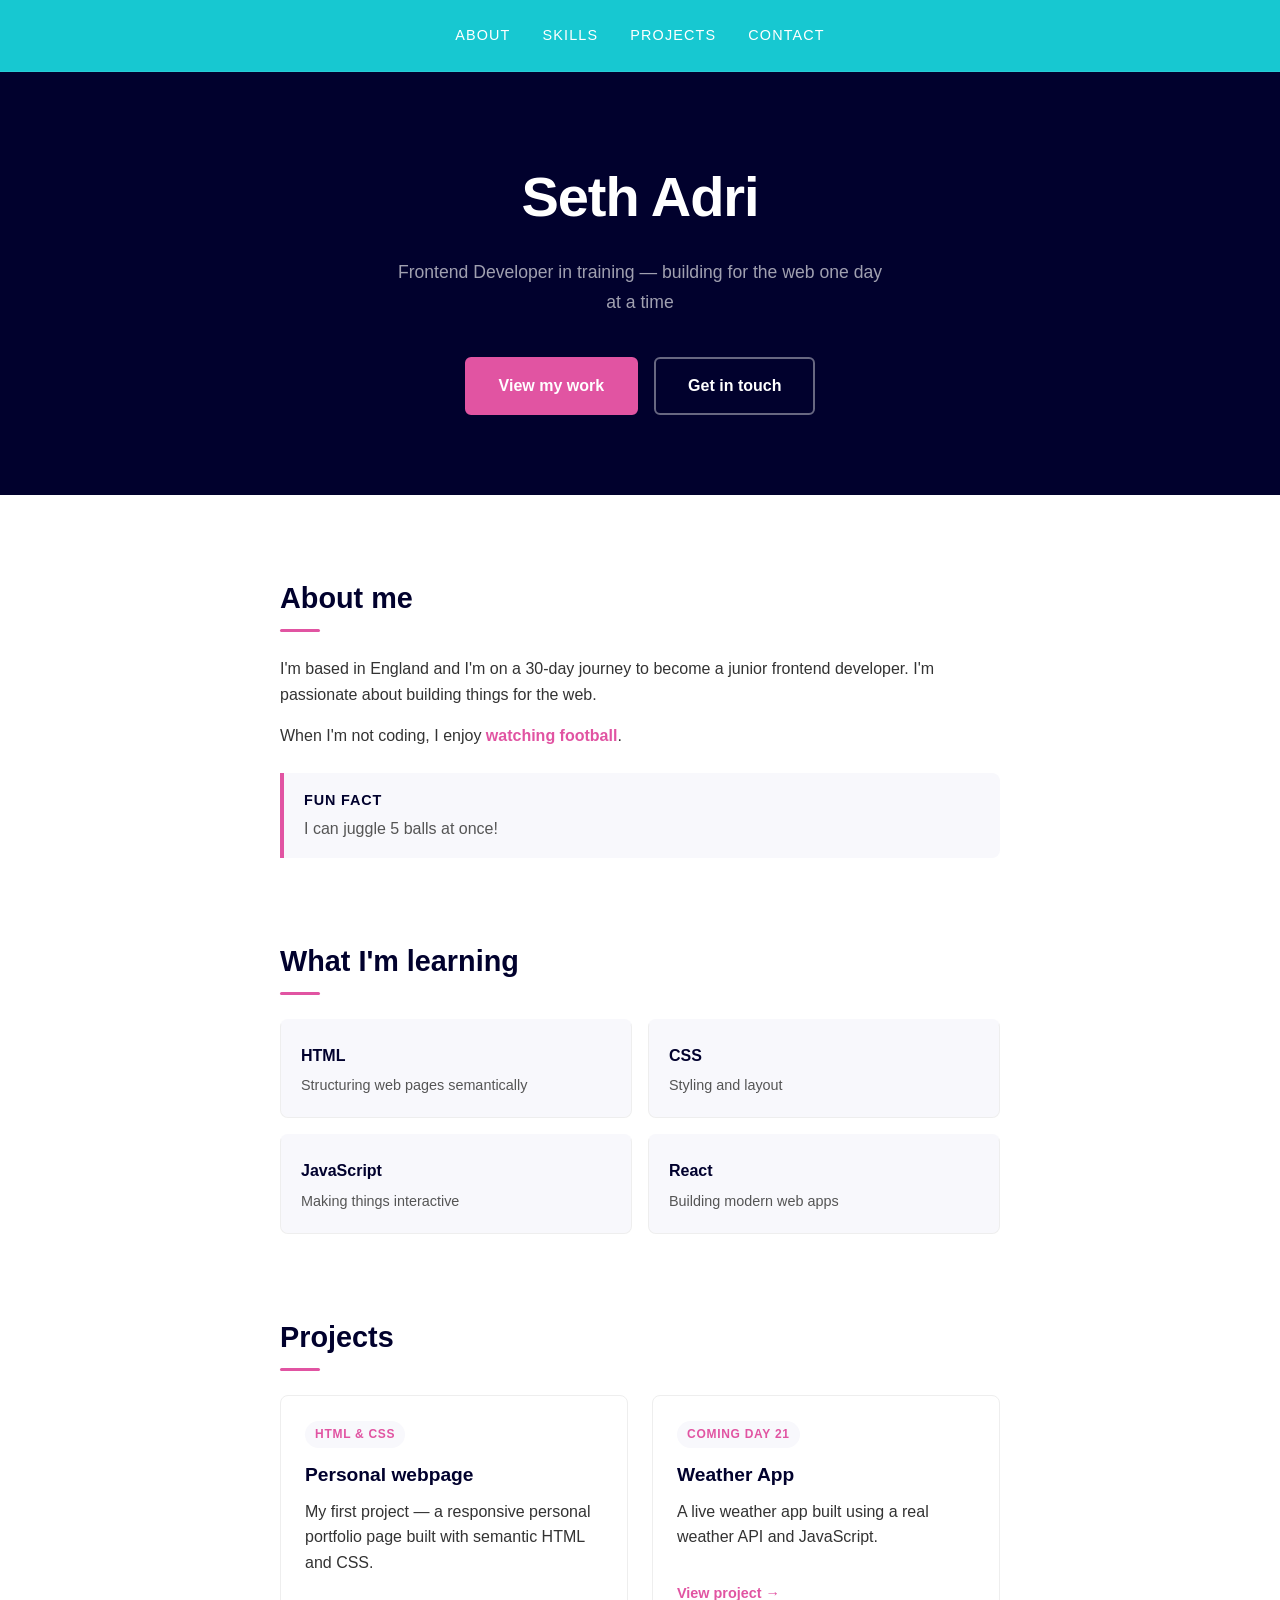
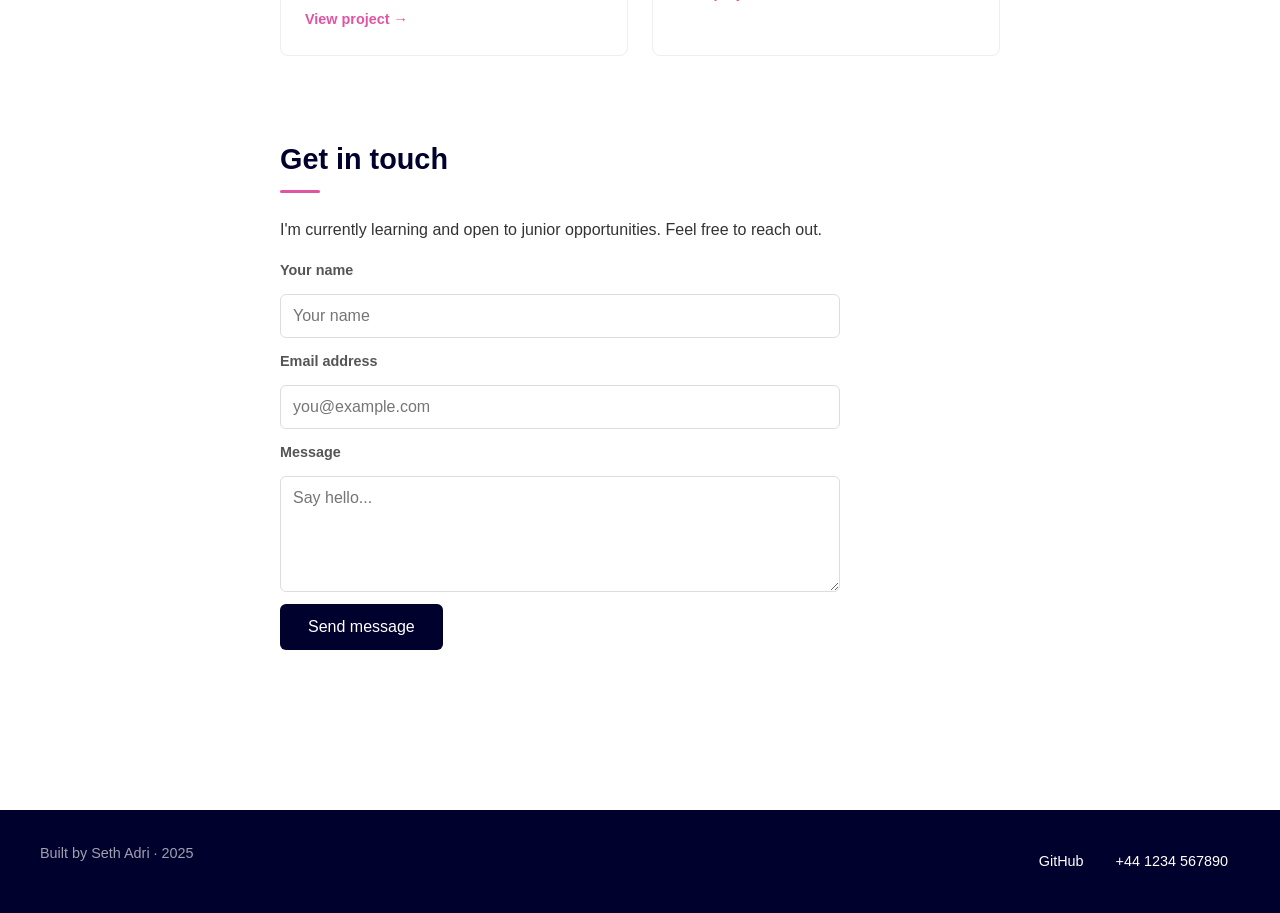
==== index.html @ d49031ac "Add files via upload Initial Portfolio deploy" ====
<!DOCTYPE html>
<html lang="en">
<head>
    <meta charset="UTF-8">
    <meta name="viewport" content="width=device-width, initial-scale=1.0">
    <title>Seth Adri — Frontend Developer</title>
    <link rel="stylesheet" href="styles.css">
</head>
<body>

    <header>
        <nav>
            <a href="#about">About</a>
            <a href="#skills">Skills</a>
            <a href="#projects">Projects</a>
            <a href="#contact">Contact</a>
        </nav>
        <div class="hero">
            <h1>Seth Adri</h1>
            <p class="hero-subtitle">Frontend Developer in training — building for the web one day at a time</p>
            <div class="hero-buttons">
                <a href="#projects" class="btn btn-primary">View my work</a>
                <a href="#contact" class="btn btn-outline">Get in touch</a>
            </div>
        </div>
    </header>

    <main>

        <section id="about">
            <h2>About me</h2>
            <p>
                I'm based in England and I'm on a 30-day journey to become 
                a junior frontend developer. I'm passionate about building 
                things for the web.
            </p>
            <p>
                When I'm not coding, I enjoy 
                <strong>watching football</strong>.
            </p>
            <aside>
                <h3>Fun fact</h3>
                <p>I can juggle 5 balls at once!</p>
            </aside>
        </section>

        <section id="skills">
            <h2>What I'm learning</h2>
            <div class="skills-grid">
                <div class="skill-card">
                    <h3>HTML</h3>
                    <p>Structuring web pages semantically</p>
                </div>
                <div class="skill-card">
                    <h3>CSS</h3>
                    <p>Styling and layout</p>
                </div>
                <div class="skill-card">
                    <h3>JavaScript</h3>
                    <p>Making things interactive</p>
                </div>
                <div class="skill-card">
                    <h3>React</h3>
                    <p>Building modern web apps</p>
                </div>
            </div>
        </section>

        <section id="projects">
            <h2>Projects</h2>
            <div class="projects-grid">
                <article>
                    <span class="project-tag">HTML & CSS</span>
                    <h3>Personal webpage</h3>
                    <p>My first project — a responsive personal portfolio page built with semantic HTML and CSS.</p>
                    <a href="#" class="project-link">View project →</a>
                </article>
                <article>
                    <span class="project-tag">Coming Day 21</span>
                    <h3>Weather App</h3>
                    <p>A live weather app built using a real weather API and JavaScript.</p>
                    <a href="#" class="project-link">View project →</a>
                </article>
            </div>
        </section>

        <section id="contact">
            <h2>Get in touch</h2>
            <p>I'm currently learning and open to junior opportunities. Feel free to reach out.</p>
            <form>
                <label for="name">Your name</label>
                <input type="text" id="name" name="name" placeholder="Your name">

                <label for="email">Email address</label>
                <input type="email" id="email" name="email" placeholder="you@example.com">

                <label for="message">Message</label>
                <textarea id="message" name="message" rows="5" placeholder="Say hello..."></textarea>

                <button type="submit">Send message</button>
            </form>
        </section>

    </main>

    <footer>
        <p>Built by Seth Adri · 2025</p>
        <div class="footer-links">
            <a href="https://github.com/sethadri" target="_blank" rel="noopener">GitHub</a>
            <a href="tel:+441234567890">+44 1234 567890</a>
        </div>
    </footer>

</body>
</html>
---- styles.css ----
/* ── Variables ── */
:root {
    --color-dark: #01012d;
    --color-accent: #e154a2;
    --color-muted: #a0a0b0;
    --color-bg-light: #f8f8fc;
    --color-border: #eeeeee;
    --color-text: #333333;
    --color-text-light: #555555;
    --color-sky: #17c8d1;
}

/* ── Reset & base ── */
* {
    box-sizing: border-box;
    margin: 0;
    padding: 0;
}

img {
    max-width: 100%;
    height: auto;
    display: block;
}

html {
    scroll-behavior: smooth;
}

body {
    display: grid;
    grid-template-rows: auto 1fr auto;
    min-height: 100vh;
    font-family: 'Segoe UI', Arial, sans-serif;
    font-size: 16px;
    line-height: 1.6;
    color: var(--color-text);
    background-color: #ffffff;
}

/* ── Header & Hero ── */
header {
    background-color: var(--color-dark);
    color: white;
    text-align: center;
}

nav {
    display: flex;
    justify-content: center;
    gap: 32px;
    padding: 24px 40px;
    border-bottom: 1px solid rgba(255,255,255,0.08);
    background-color: var(--color-sky);
}

nav a {
    color: #ffffff;
    text-decoration: none;
    font-size: 0.9rem;
    text-transform: uppercase;
    letter-spacing: 0.08em;
    transition: color 0.2s;
}

nav a:hover {
    color: var(--color-accent);
}

.hero {
    padding: 80px 40px;
}

.hero h1 {
    font-size: 3.5rem;
    font-weight: 700;
    margin-bottom: 16px;
    letter-spacing: -0.02em;
}

.hero-subtitle {
    font-size: 1.1rem;
    color: var(--color-muted);
    max-width: 500px;
    margin: 0 auto 40px;
    line-height: 1.7;
}

.hero-buttons {
    display: flex;
    gap: 16px;
    justify-content: center;
    flex-wrap: wrap;
}

/* ── Buttons ── */
.btn {
    display: inline-block;
    padding: 14px 32px;
    border-radius: 6px;
    font-size: 1rem;
    font-weight: 600;
    text-decoration: none;
    transition: all 0.2s;
    cursor: pointer;
}

.btn-primary {
    background-color: var(--color-accent);
    color: white;
    border: 2px solid var(--color-accent);
}

.btn-primary:hover {
    background-color: transparent;
    color: var(--color-accent);
}

.btn-outline {
    background-color: transparent;
    color: white;
    border: 2px solid rgba(255,255,255,0.4);
}

.btn-outline:hover {
    border-color: white;
    background-color: rgba(255,255,255,0.08);
}

/* ── Main content ── */
main {
    max-width: 800px;
    margin: 0 auto;
    padding: 80px 40px;
}

section {
    margin-bottom: 80px;
}

h2 {
    font-size: 1.8rem;
    font-weight: 700;
    margin-bottom: 8px;
    color: var(--color-dark);
}

h2::after {
    content: '';
    display: block;
    width: 40px;
    height: 3px;
    background-color: var(--color-accent);
    margin-top: 8px;
    margin-bottom: 24px;
    border-radius: 2px;
}

p {
    margin-bottom: 16px;
}

strong {
    font-weight: 700;
    color: var(--color-accent);
}

/* ── Skills grid ── */
.skills-grid {
    display: grid;
    grid-template-columns: repeat(2, 1fr);
    gap: 16px;
}

.skill-card {
    background-color: var(--color-bg-light);
    border: 1px solid var(--color-border);
    border-top: 4px solid transparent;
    border-radius: 8px;
    padding: 20px;
    transition: border-top-color 0.2s;
}

.skill-card:hover {
    border-top-color: var(--color-accent);
}

.skill-card h3 {
    color: var(--color-dark);
    font-size: 1rem;
    margin-bottom: 6px;
}

.skill-card p {
    color: var(--color-text-light);
    font-size: 0.9rem;
    margin-bottom: 0;
}

/* ── Projects ── */
.projects-grid {
    display: flex;
    gap: 24px;
    flex-wrap: wrap;
}

.projects-grid article {
    flex: 1;
    min-width: 240px;
}

article {
    border: 1px solid var(--color-border);
    border-radius: 8px;
    padding: 24px;
    margin-bottom: 0;
    transition: box-shadow 0.2s;
}

article:hover {
    box-shadow: 0 4px 20px rgba(0,0,0,0.08);
}

.project-tag {
    display: inline-block;
    font-size: 0.75rem;
    font-weight: 600;
    text-transform: uppercase;
    letter-spacing: 0.06em;
    color: var(--color-accent);
    background-color: var(--color-bg-light);
    padding: 4px 10px;
    border-radius: 20px;
    margin-bottom: 12px;
}

article h3 {
    font-size: 1.2rem;
    margin-bottom: 8px;
    color: var(--color-dark);
}

.project-link {
    display: inline-block;
    margin-top: 16px;
    color: var(--color-accent);
    text-decoration: none;
    font-weight: 600;
    font-size: 0.9rem;
    transition: gap 0.2s;
}

.project-link:hover {
    text-decoration: underline;
}

/* ── Aside ── */
aside {
    background-color: var(--color-bg-light);
    border-left: 4px solid var(--color-accent);
    padding: 16px 20px;
    margin-top: 24px;
    border-radius: 0 8px 8px 0;
}

aside h3 {
    color: var(--color-dark);
    font-size: 0.9rem;
    text-transform: uppercase;
    letter-spacing: 0.06em;
    margin-bottom: 4px;
}

aside p {
    margin-bottom: 0;
    color: var(--color-text-light);
}

/* ── Form ── */
form {
    display: flex;
    flex-direction: column;
    gap: 12px;
    max-width: 560px;
}

label {
    font-weight: 600;
    font-size: 0.9rem;
    color: var(--color-text-light);
}

input, textarea {
    padding: 12px;
    border: 1px solid #dddddd;
    border-radius: 6px;
    font-size: 1rem;
    font-family: inherit;
    width: 100%;
    transition: border-color 0.2s;
}

input:focus, textarea:focus {
    outline: none;
    border-color: var(--color-accent);
}

button {
    background-color: var(--color-dark);
    color: white;
    padding: 14px 28px;
    border: none;
    border-radius: 6px;
    font-size: 1rem;
    cursor: pointer;
    align-self: flex-start;
    transition: background-color 0.2s;
}

button:hover {
    background-color: var(--color-accent);
}

/* ── Footer ── */
footer {
    background-color: var(--color-dark);
    color: var(--color-muted);
    padding: 32px 40px;
    font-size: 0.9rem;
    display: flex;
    justify-content: space-between;
    align-items: center;
}

footer a {
    color: #ffffff;
    text-decoration: none;
    margin: 0 12px;
    transition: color 0.2s;
}

footer a:hover {
    color: var(--color-accent);
}

.footer-links {
    display: flex;
    gap: 8px;
    align-items: center;
}

/* ── Responsive ── */
@media (max-width: 768px) {

    .hero {
        padding: 60px 24px;
    }

    .hero h1 {
        font-size: 2.4rem;
    }

    main {
        padding: 60px 24px;
    }

    .skills-grid {
        grid-template-columns: 1fr;
    }

    .projects-grid {
        flex-direction: column;
    }

    footer {
        flex-direction: column;
        gap: 16px;
        text-align: center;
    }

}

@media (max-width: 480px) {

    .hero h1 {
        font-size: 2rem;
    }

    .hero-subtitle {
        font-size: 1rem;
    }

    nav {
        gap: 16px;
        flex-wrap: wrap;
        padding: 16px 24px;
    }

    nav a {
        font-size: 1rem;
    }

    section {
        margin-bottom: 48px;
    }

    main {
        padding: 40px 16px;
    }

    h2 {
        font-size: 1.4rem;
    }

    button {
        width: 100%;
        align-self: stretch;
    }

    .hero-buttons {
        flex-direction: column;
        align-items: center;
    }

    .btn {
        width: 100%;
        text-align: center;
    }

}
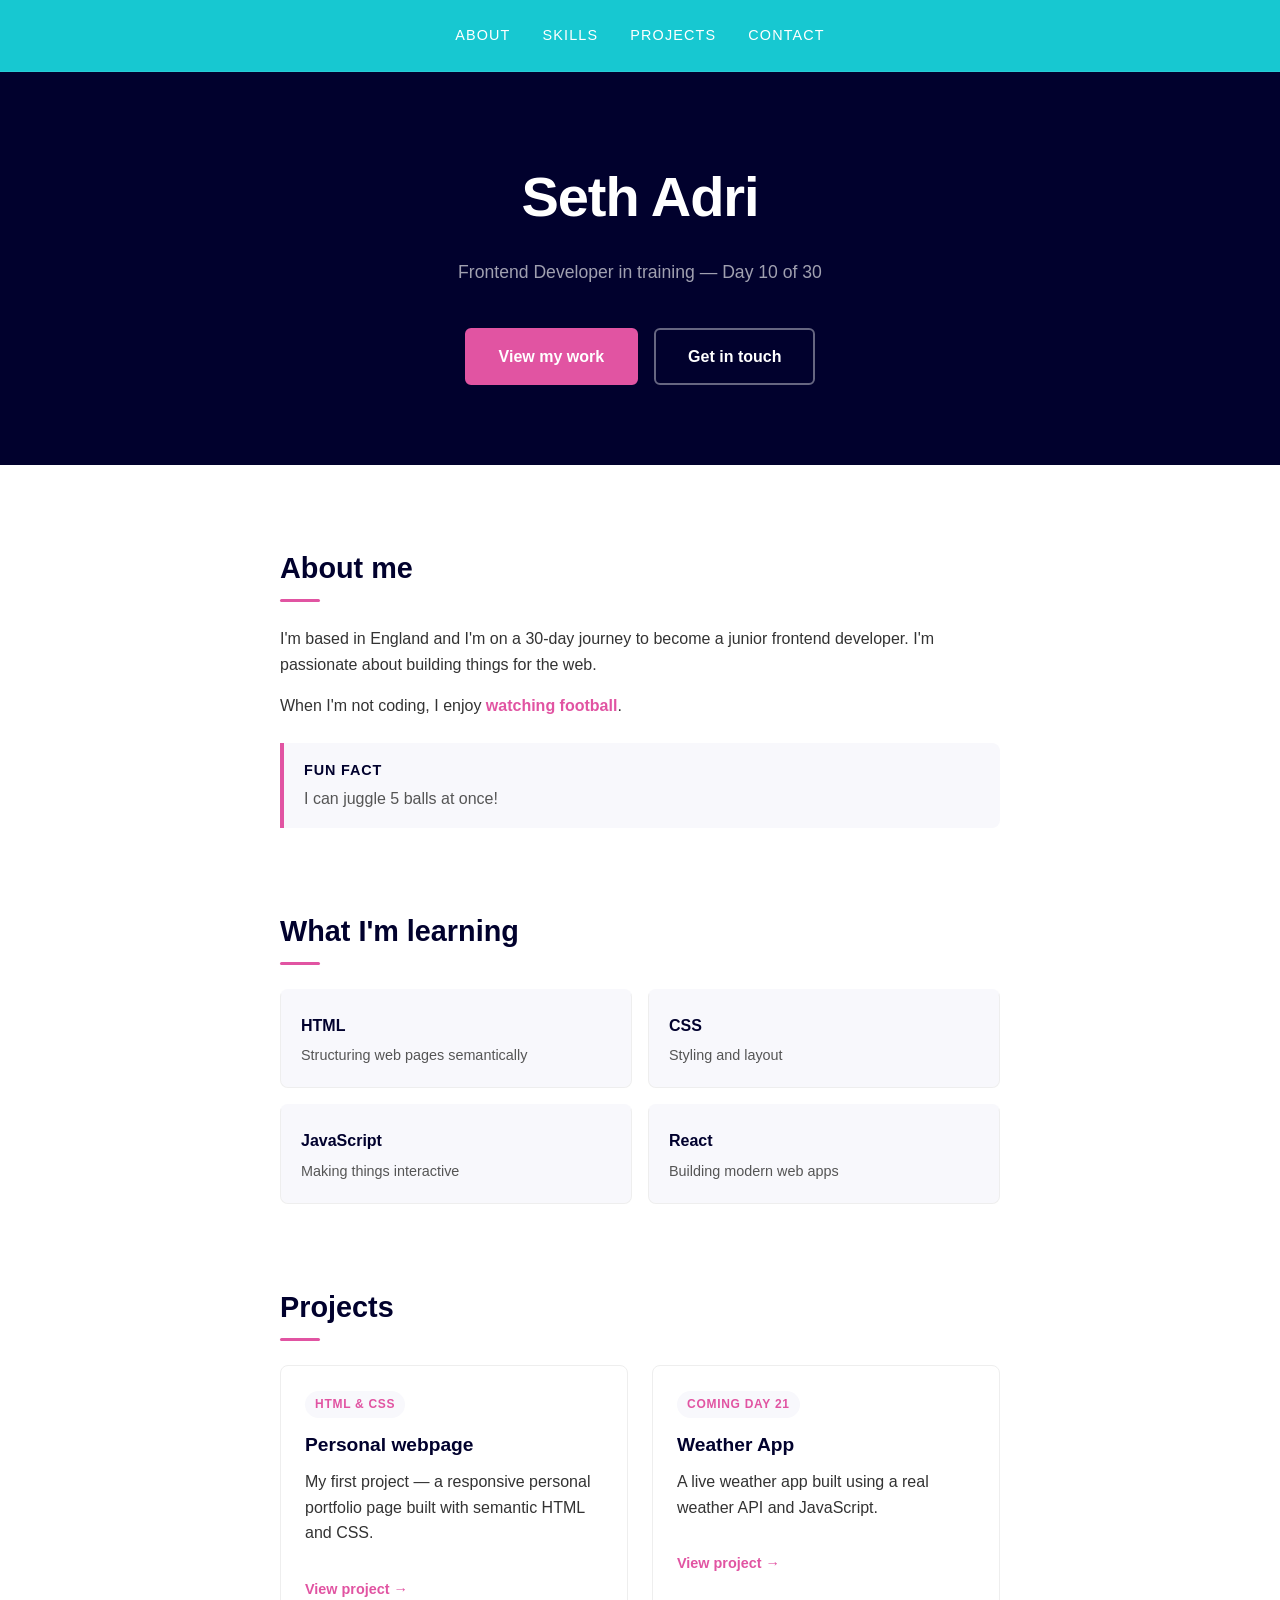
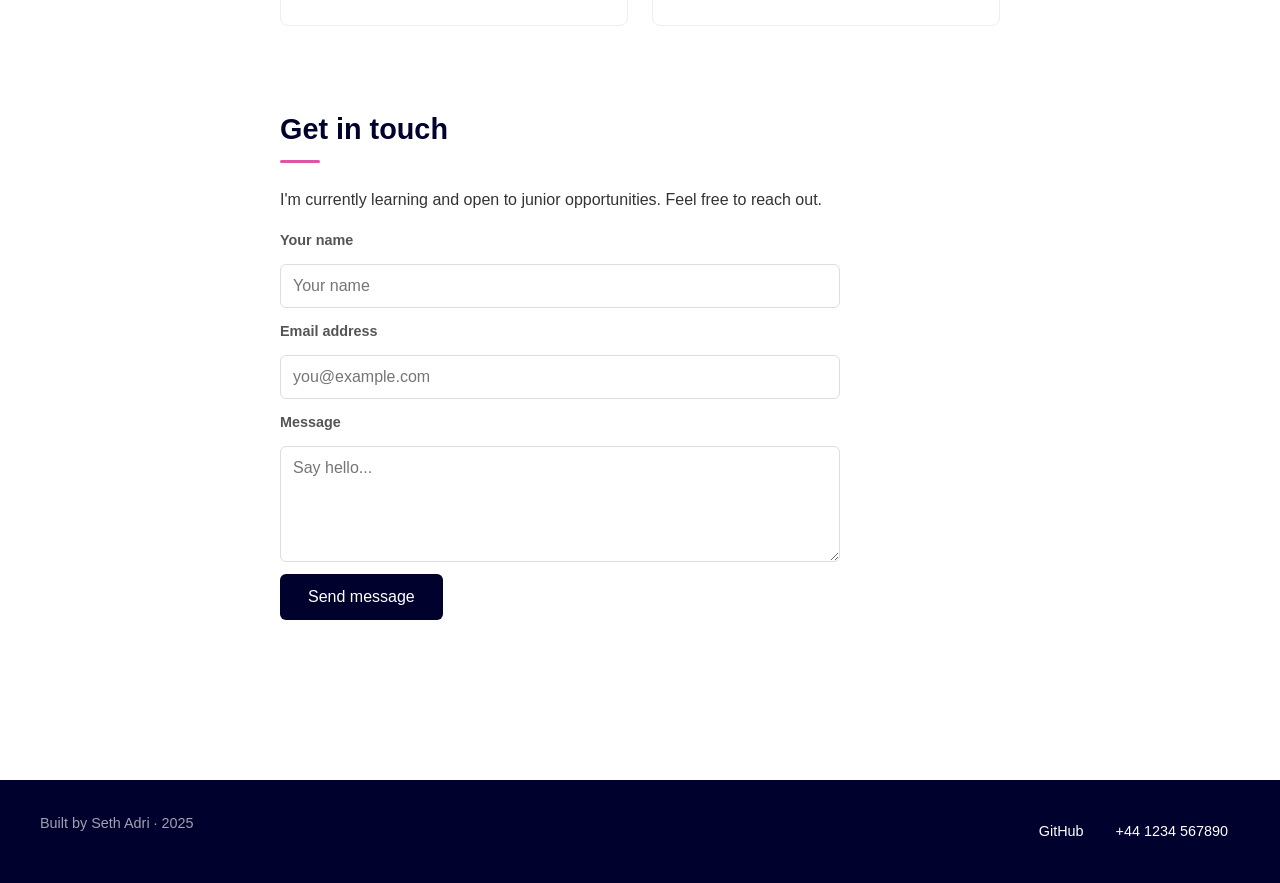
==== commit de0d213d: "Day 10 — JavaScript fundamentals and DOM manipulation" ====
--- a/index.html
+++ b/index.html
@@ -110,6 +110,6 @@
             <a href="tel:+441234567890">+44 1234 567890</a>
         </div>
     </footer>
-
+ <script src="script.js"></script>
 </body>
 </html>
--- a/styles.css
+++ b/styles.css
@@ -8,6 +8,14 @@
     --color-text: #333333;
     --color-text-light: #555555;
     --color-sky: #17c8d1;
+    --shadow-sm: 0 2px 8px rgba(0,0,0,0.06);
+    --shadow-md: 0 4px 20px rgba(0,0,0,0.12);
+    --shadow-lg: 0 8px 40px rgba(0,0,0,0.16);
+    --radius-sm: 6px;
+    --radius-md: 8px;
+    --radius-lg: 12px;
+    --transition: 0.2s ease;  
+
 }
 
 /* ── Reset & base ── */
@@ -71,27 +79,6 @@
     padding: 80px 40px;
 }
 
-.hero h1 {
-    font-size: 3.5rem;
-    font-weight: 700;
-    margin-bottom: 16px;
-    letter-spacing: -0.02em;
-}
-
-.hero-subtitle {
-    font-size: 1.1rem;
-    color: var(--color-muted);
-    max-width: 500px;
-    margin: 0 auto 40px;
-    line-height: 1.7;
-}
-
-.hero-buttons {
-    display: flex;
-    gap: 16px;
-    justify-content: center;
-    flex-wrap: wrap;
-}
 
 /* ── Buttons ── */
 .btn {
@@ -154,7 +141,13 @@
     margin-top: 8px;
     margin-bottom: 24px;
     border-radius: 2px;
-}
+    transition: width var(--transition); 
+}
+
+h2:hover::after {
+       width: 80px;
+    }
+
 
 p {
     margin-bottom: 16px;
@@ -176,13 +169,17 @@
     background-color: var(--color-bg-light);
     border: 1px solid var(--color-border);
     border-top: 4px solid transparent;
-    border-radius: 8px;
+    border-radius: var(--radius-md);
     padding: 20px;
-    transition: border-top-color 0.2s;
+    transition: border-top-color var(--transition),
+                transform var(--transition),
+                box-shadow var(--transition);
 }
 
 .skill-card:hover {
     border-top-color: var(--color-accent);
+    transform: translateY(-3px);
+    box-shadow: var(--shadow-sm);
 }
 
 .skill-card h3 {
@@ -195,6 +192,20 @@
     color: var(--color-text-light);
     font-size: 0.9rem;
     margin-bottom: 0;
+}
+
+.skill-card.selected {
+    border-top-color: var(--color-accent);
+    background-color: var(--color-dark);
+    color: white;
+}
+
+.skill-card.selected h3 {
+    color: white;
+}
+
+.skill-card.selected p {
+    color: var(--color-muted);
 }
 
 /* ── Projects ── */
@@ -214,11 +225,12 @@
     border-radius: 8px;
     padding: 24px;
     margin-bottom: 0;
-    transition: box-shadow 0.2s;
+    transition: transform var(--transition), box-shadow var(--transition);
 }
 
 article:hover {
-    box-shadow: 0 4px 20px rgba(0,0,0,0.08);
+    transform: translateY(-4px);
+    box-shadow: var(--shadow-md);
 }
 
 .project-tag {
@@ -382,14 +394,7 @@
 
 @media (max-width: 480px) {
 
-    .hero h1 {
-        font-size: 2rem;
-    }
-
-    .hero-subtitle {
-        font-size: 1rem;
-    }
-
+    
     nav {
         gap: 16px;
         flex-wrap: wrap;
@@ -417,10 +422,7 @@
         align-self: stretch;
     }
 
-    .hero-buttons {
-        flex-direction: column;
-        align-items: center;
-    }
+   
 
     .btn {
         width: 100%;
@@ -428,4 +430,42 @@
     }
 
 }
-
+/* ── Animations ── */
+@keyframes fadeUp {
+    from {
+        opacity: 0;
+        transform: translateY(24px);
+    }
+    to {
+        opacity: 1;
+        transform: translateY(0);
+    }
+}
+
+.hero h1 {
+    font-size: 3.5rem;
+    font-weight: 700;
+    margin-bottom: 16px;
+    letter-spacing: -0.02em;
+    opacity: 0;
+    animation: fadeUp 0.7s ease 0.1s forwards;
+}
+
+.hero-subtitle {
+    font-size: 1.1rem;
+    color: var(--color-muted);
+    max-width: 500px;
+    margin: 0 auto 40px;
+    line-height: 1.7;
+    opacity: 0;
+    animation: fadeUp 0.7s ease 0.3s forwards;
+}
+
+.hero-buttons {
+    display: flex;
+    gap: 16px;
+    justify-content: center;
+    flex-wrap: wrap;
+    opacity: 0;
+    animation: fadeUp 0.7s ease 0.5s forwards;
+}
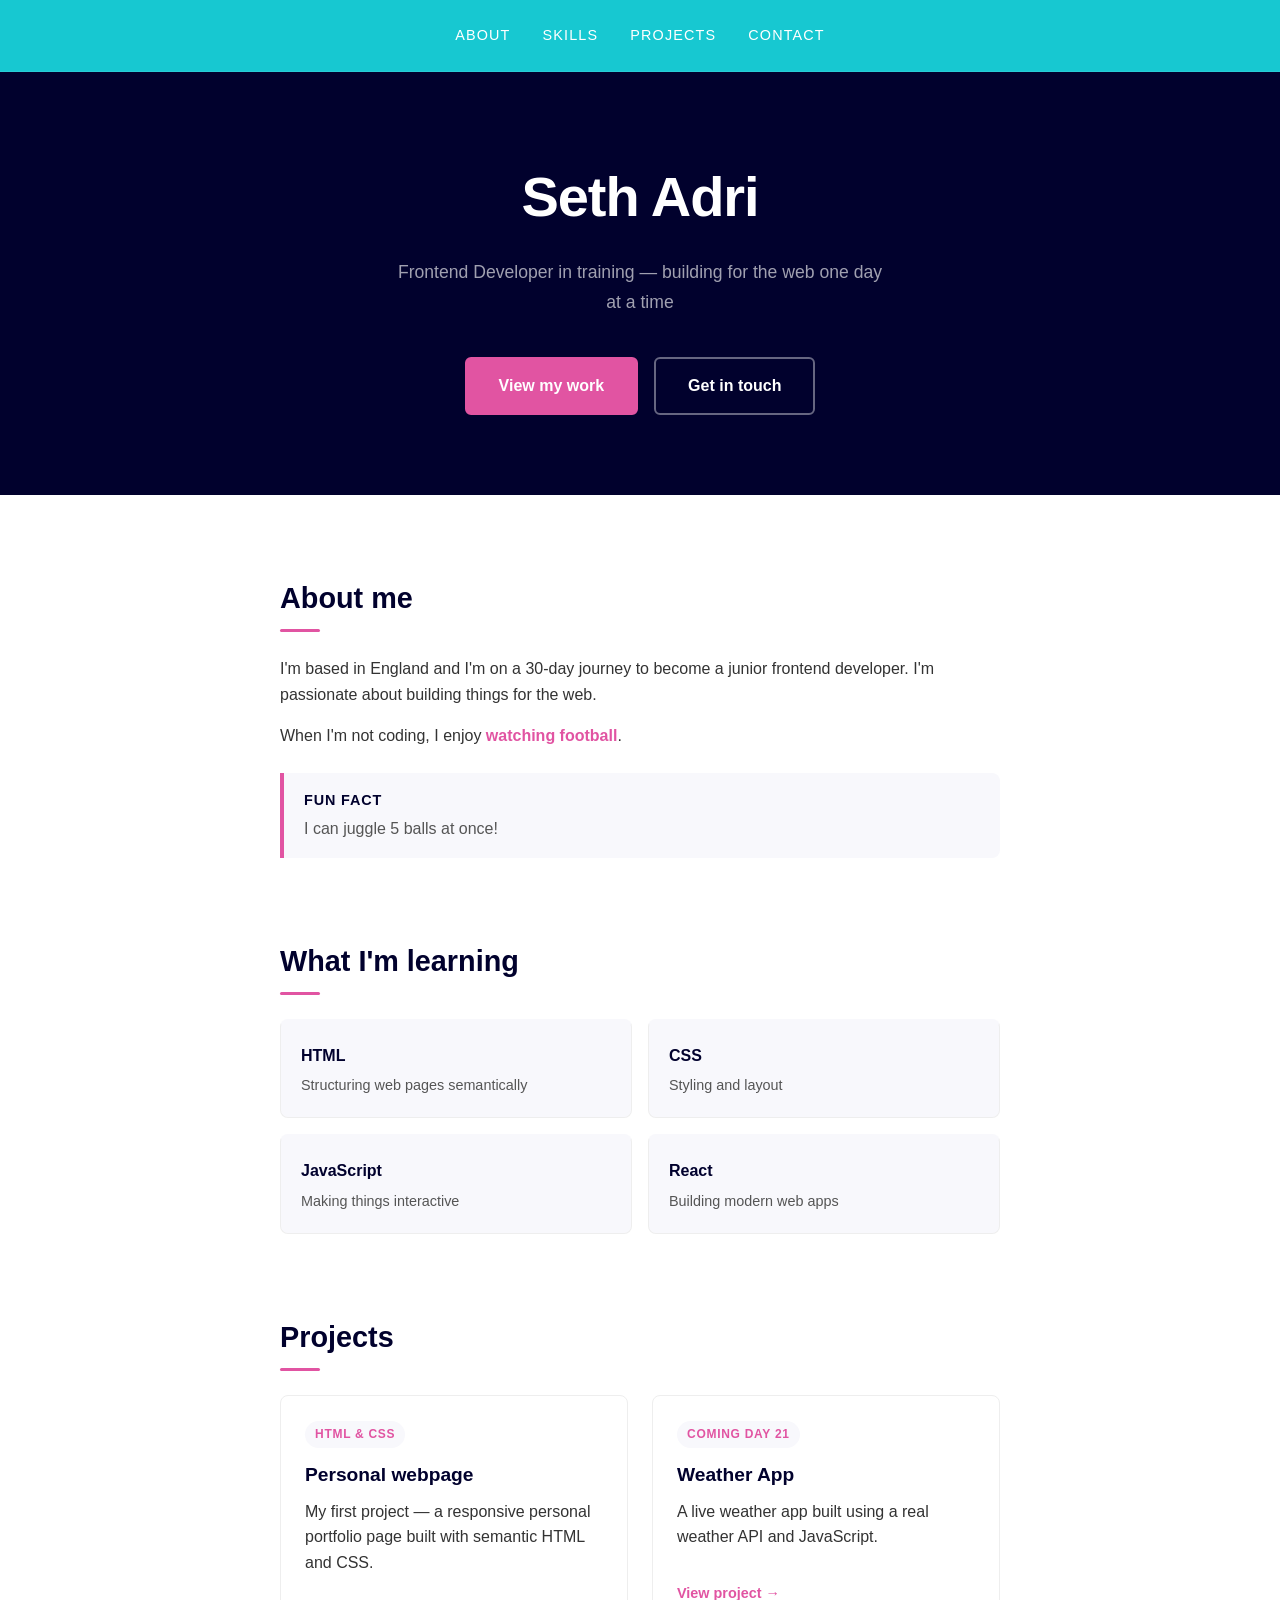
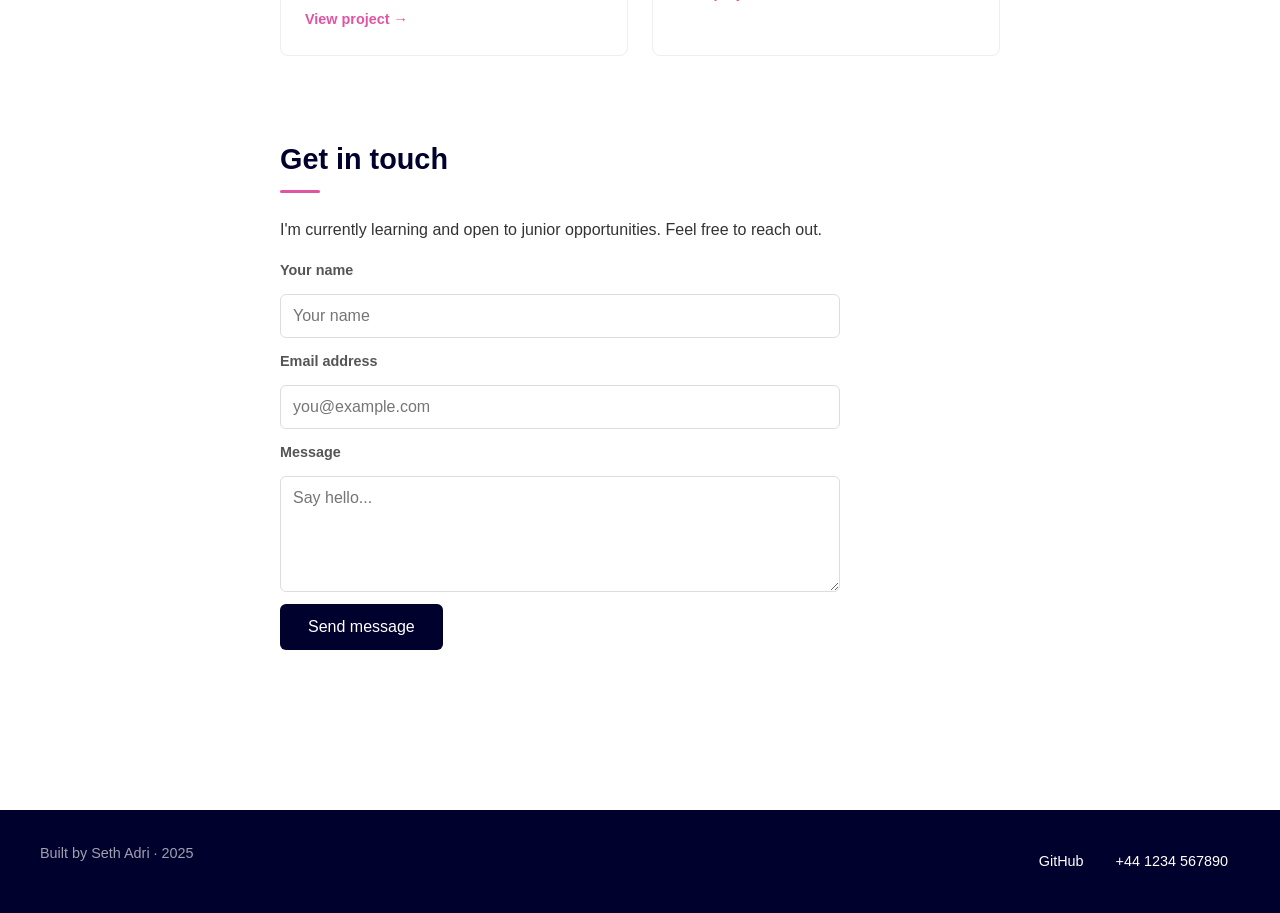
==== commit 88189895: "Day 11 — functions, array methods and dynamic skill cards" ====
--- a/index.html
+++ b/index.html
@@ -42,9 +42,8 @@
                 <h3>Fun fact</h3>
                 <p>I can juggle 5 balls at once!</p>
             </aside>
-        </section>
-
-        <section id="skills">
+        </section>    
+   <section id="skills">
             <h2>What I'm learning</h2>
             <div class="skills-grid">
                 <div class="skill-card">
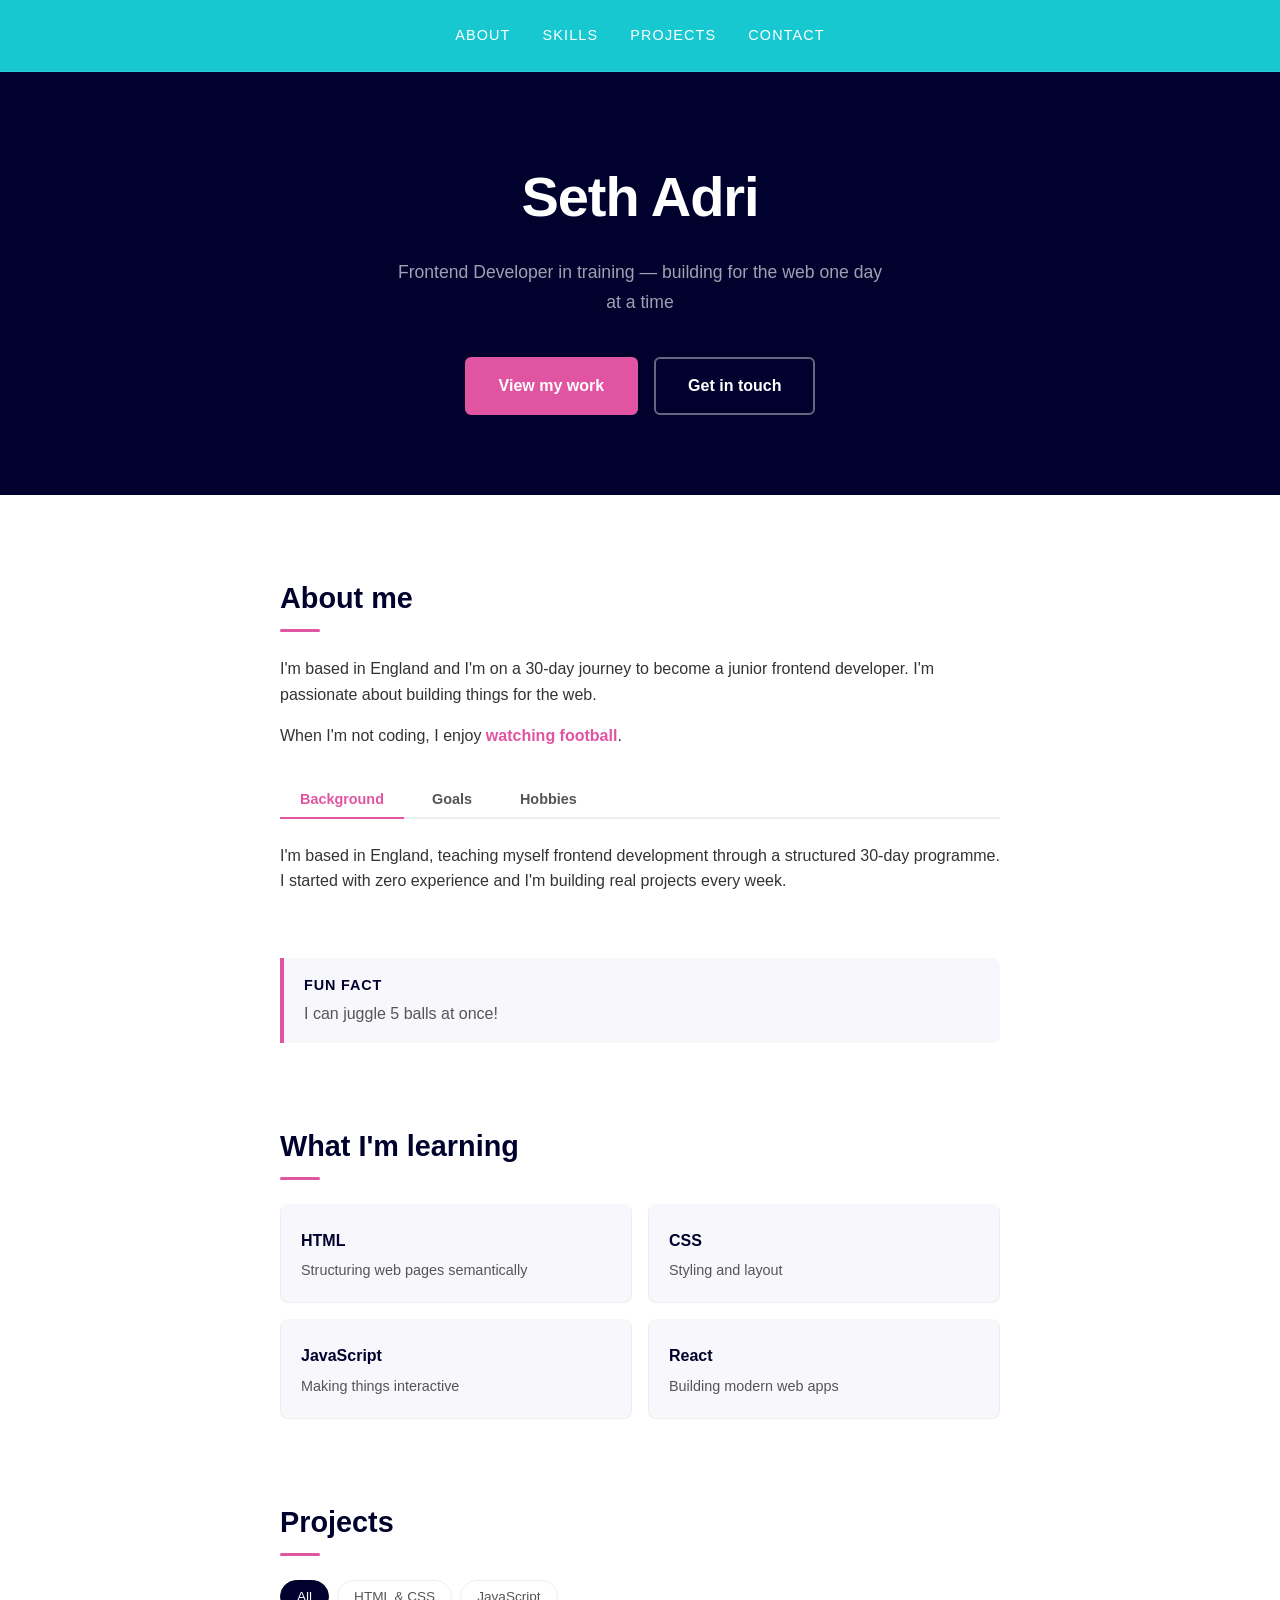
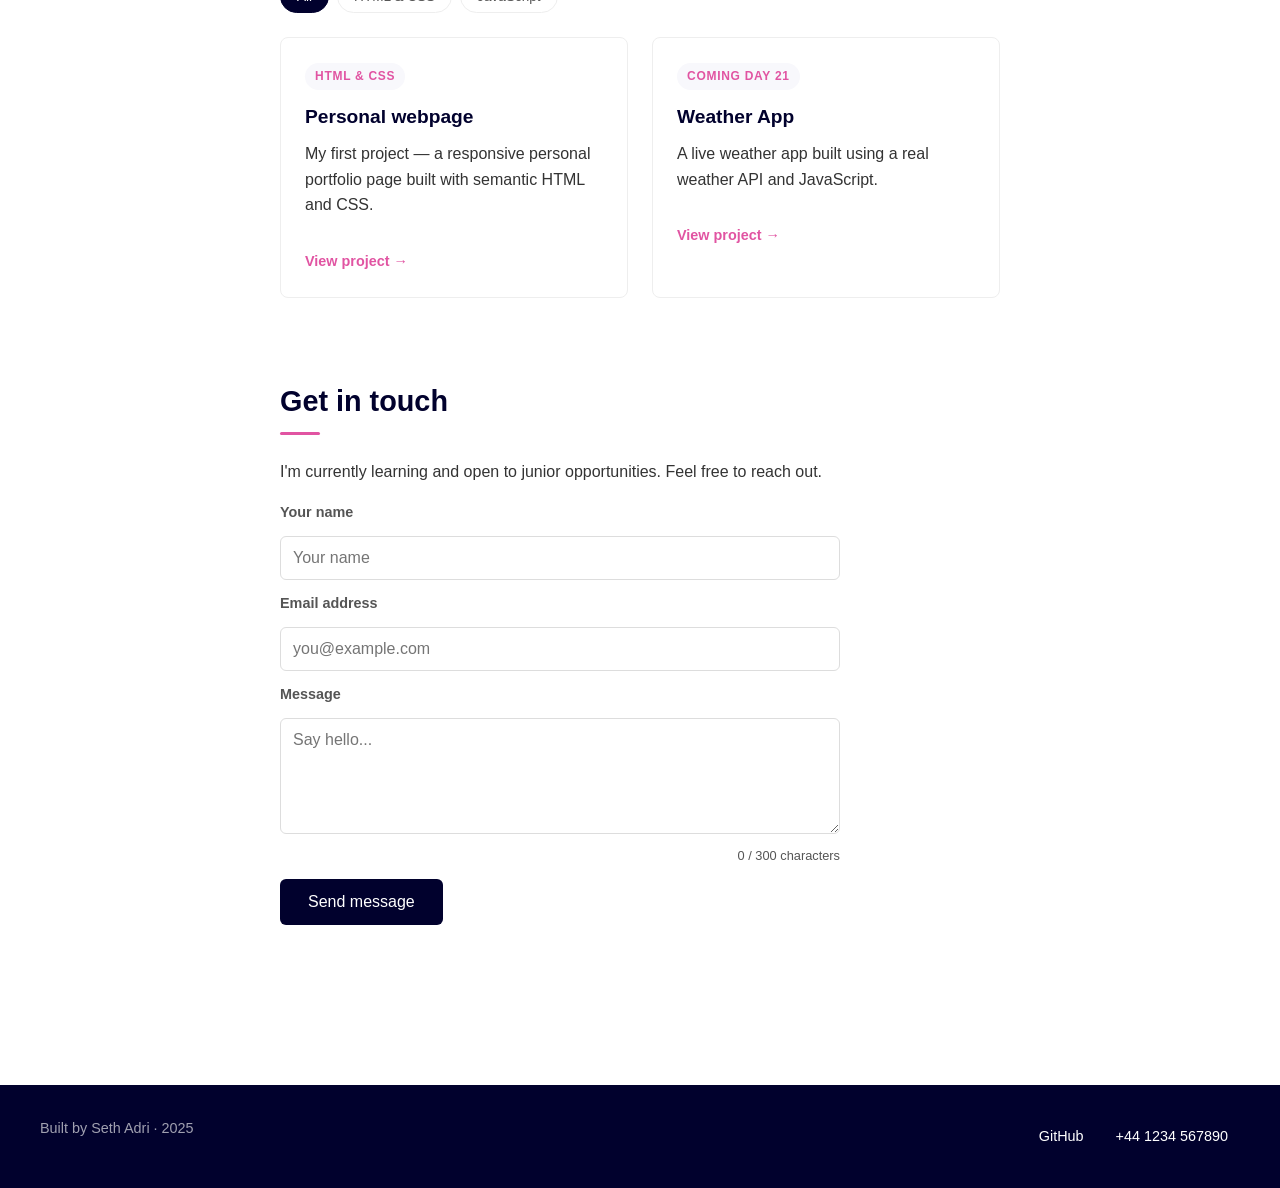
==== commit 289d0a4f: "Day 12 — tabs component, character counter and project filter" ====
--- a/index.html
+++ b/index.html
@@ -38,6 +38,24 @@
                 When I'm not coding, I enjoy 
                 <strong>watching football</strong>.
             </p>
+            <div class="tabs" id="about-tabs">
+    <div class="tab-buttons">
+        <button class="tab-btn active" data-tab="background">Background</button>
+        <button class="tab-btn" data-tab="goals">Goals</button>
+        <button class="tab-btn" data-tab="hobbies">Hobbies</button>
+    </div>
+    <div class="tab-panels">
+        <div class="tab-panel active" id="tab-background">
+            <p>I'm based in England, teaching myself frontend development through a structured 30-day programme. I started with zero experience and I'm building real projects every week.</p>
+        </div>
+        <div class="tab-panel" id="tab-goals">
+            <p>My goal is to land a junior frontend developer role within 3 months of completing this programme. I want to work on products that people actually use every day.</p>
+        </div>
+        <div class="tab-panel" id="tab-hobbies">
+            <p>When I'm not coding I enjoy watching football and apparently I can juggle 5 balls at once. Still working on juggling CSS and JavaScript simultaneously.</p>
+        </div>
+    </div>
+</div>
             <aside>
                 <h3>Fun fact</h3>
                 <p>I can juggle 5 balls at once!</p>
@@ -67,14 +85,19 @@
 
         <section id="projects">
             <h2>Projects</h2>
+            <div class="project-filters">
+              <button class="filter-btn active" data-filter="all">All</button>
+              <button class="filter-btn" data-filter="HTML/CSS">HTML & CSS</button>
+              <button class="filter-btn" data-filter="JavaScript">JavaScript</button>
+            </div>
             <div class="projects-grid">
-                <article>
+                    <article data-tech="HTML/CSS">
                     <span class="project-tag">HTML & CSS</span>
                     <h3>Personal webpage</h3>
                     <p>My first project — a responsive personal portfolio page built with semantic HTML and CSS.</p>
                     <a href="#" class="project-link">View project →</a>
                 </article>
-                <article>
+                <article data-tech="JavaScript">
                     <span class="project-tag">Coming Day 21</span>
                     <h3>Weather App</h3>
                     <p>A live weather app built using a real weather API and JavaScript.</p>
@@ -82,6 +105,9 @@
                 </article>
             </div>
         </section>
+
+        
+        
 
         <section id="contact">
             <h2>Get in touch</h2>
@@ -95,6 +121,7 @@
 
                 <label for="message">Message</label>
                 <textarea id="message" name="message" rows="5" placeholder="Say hello..."></textarea>
+                <span class="char-count">0 / 300 characters</span>
 
                 <button type="submit">Send message</button>
             </form>
--- a/styles.css
+++ b/styles.css
@@ -469,3 +469,87 @@
     opacity: 0;
     animation: fadeUp 0.7s ease 0.5s forwards;
 }
+
+/* ── Tabs ── */
+.tabs {
+    margin-top: 32px;
+}
+
+.tab-buttons {
+    display: flex;
+    gap: 8px;
+    margin-bottom: 0;
+    border-bottom: 2px solid var(--color-border);
+}
+
+.tab-btn {
+    background: none;
+    border: none;
+    padding: 10px 20px;
+    font-size: 0.9rem;
+    font-weight: 600;
+    color: var(--color-text-light);
+    cursor: pointer;
+    border-bottom: 2px solid transparent;
+    margin-bottom: -2px;
+    border-radius: 0;
+    align-self: auto;
+    transition: color var(--transition), border-color var(--transition);
+    width: auto;
+}
+
+.tab-btn:hover {
+    color: var(--color-dark);
+}
+
+.tab-btn.active {
+    color: var(--color-accent);
+    border-bottom-color: var(--color-accent);
+}
+
+.tab-panel {
+    display: none;
+    padding: 24px 0;
+}
+
+.tab-panel.active {
+    display: block;
+}
+.char-count {
+    font-size: 0.8rem;
+    color: var(--color-text-light);
+    text-align: right;
+}
+
+.char-count.warning {
+    color: #e67e22;
+}
+
+.char-count.danger {
+    color: #e74c3c;
+}
+.project-filters {
+    display: flex;
+    gap: 8px;
+    margin-bottom: 24px;
+}
+
+.filter-btn {
+    background: none;
+    border: 1px solid var(--color-border);
+    padding: 8px 16px;
+    border-radius: 20px;
+    font-size: 0.85rem;
+    cursor: pointer;
+    color: var(--color-text-light);
+    transition: all var(--transition);
+    width: auto;
+    align-self: auto;
+}
+
+.filter-btn.active,
+.filter-btn:hover {
+    background-color: var(--color-dark);
+    color: white;
+    border-color: var(--color-dark);
+}
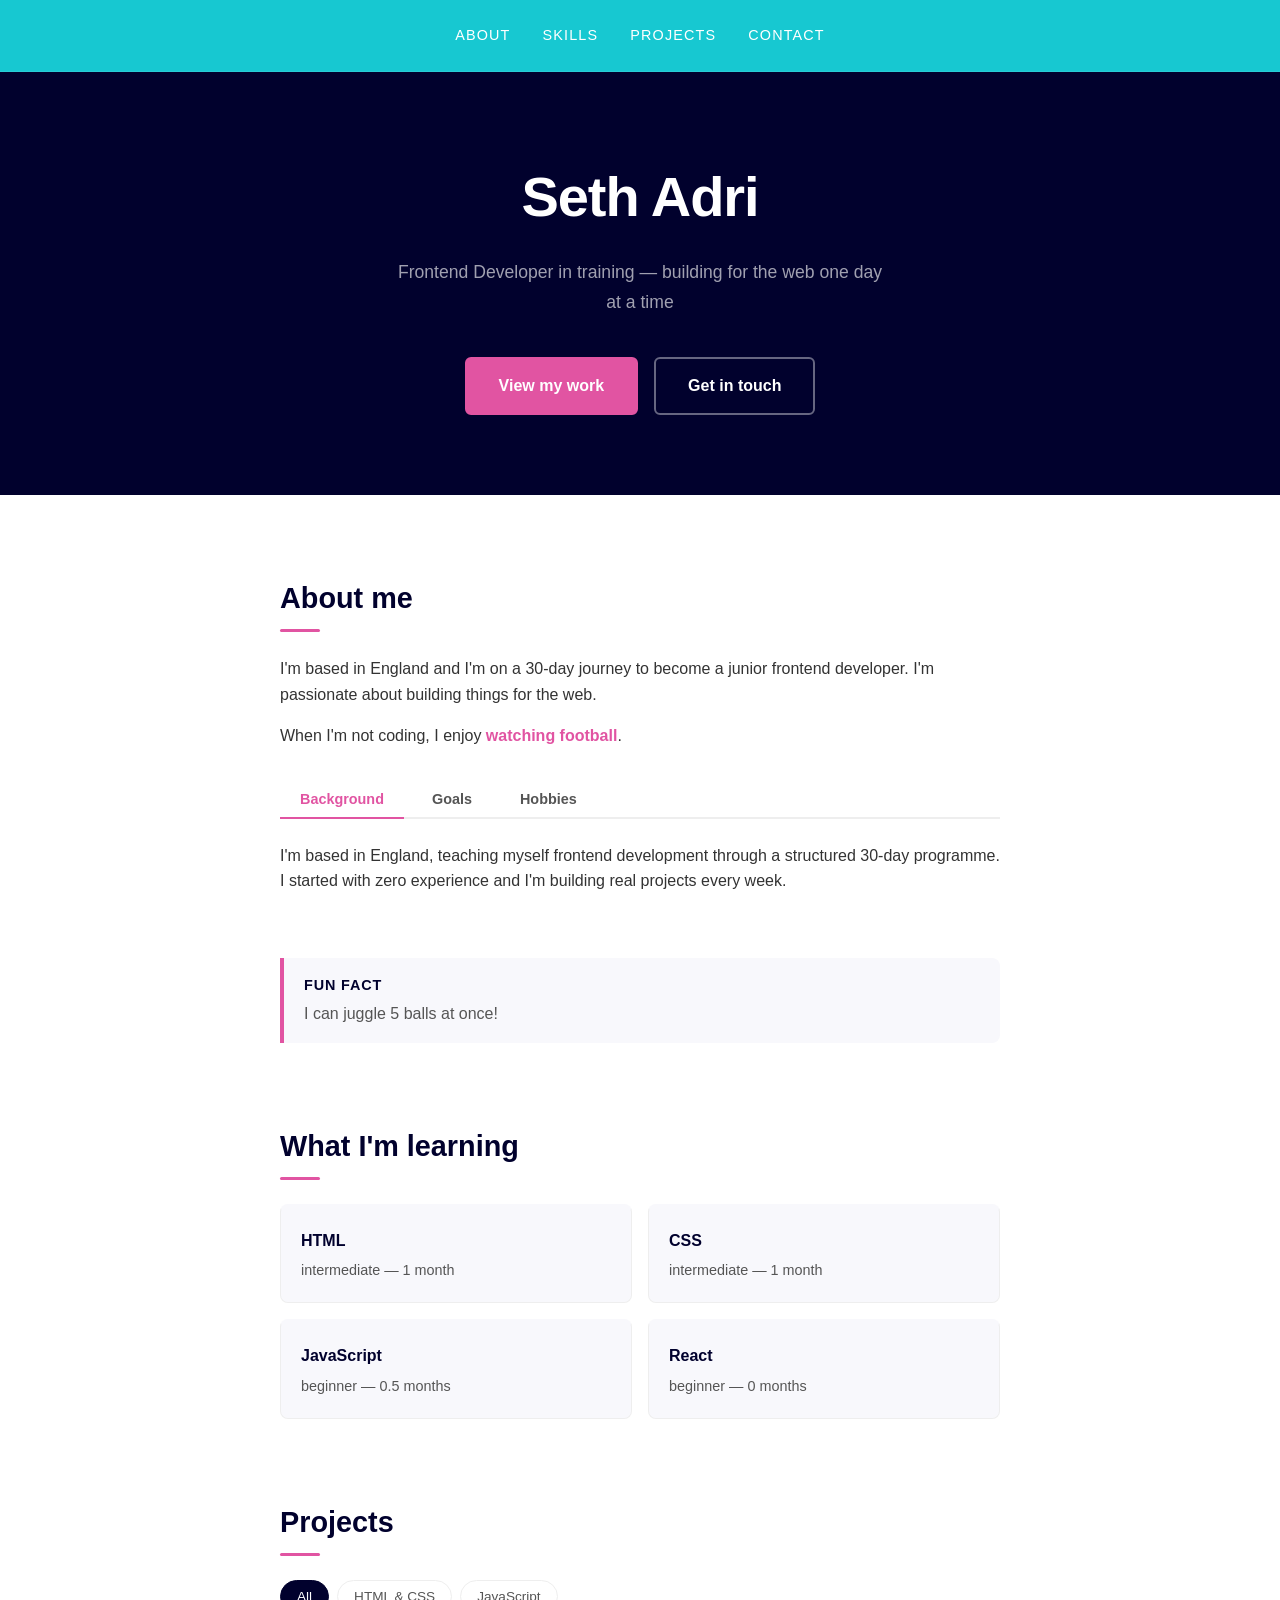
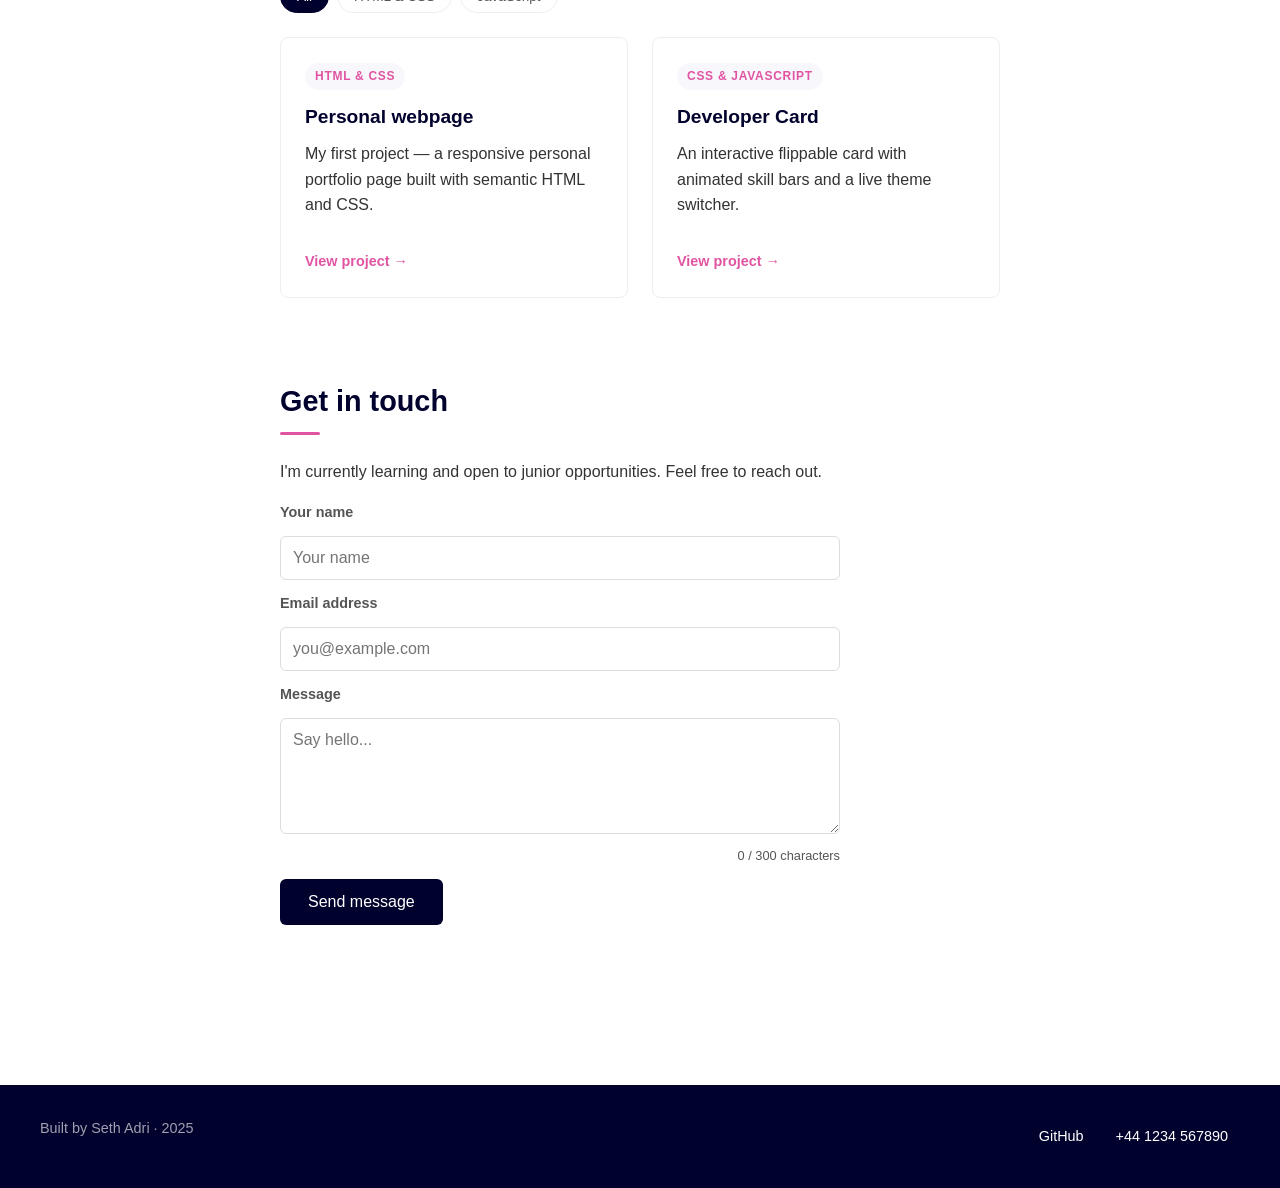
==== commit 4e5db090: "Day 14 — interactive developer card project" ====
--- a/index.html
+++ b/index.html
@@ -98,11 +98,11 @@
                     <a href="#" class="project-link">View project →</a>
                 </article>
                 <article data-tech="JavaScript">
-                    <span class="project-tag">Coming Day 21</span>
-                    <h3>Weather App</h3>
-                    <p>A live weather app built using a real weather API and JavaScript.</p>
-                    <a href="#" class="project-link">View project →</a>
-                </article>
+                   <span class="project-tag">CSS & JavaScript</span>
+                   <h3>Developer Card</h3>
+                   <p>An interactive flippable card with animated skill bars and a live theme switcher.</p>
+                   <a href="https://sethadri.github.io/developer-card" class="project-link" target="_blank">View project →</a>
+                  </article>
             </div>
         </section>
 
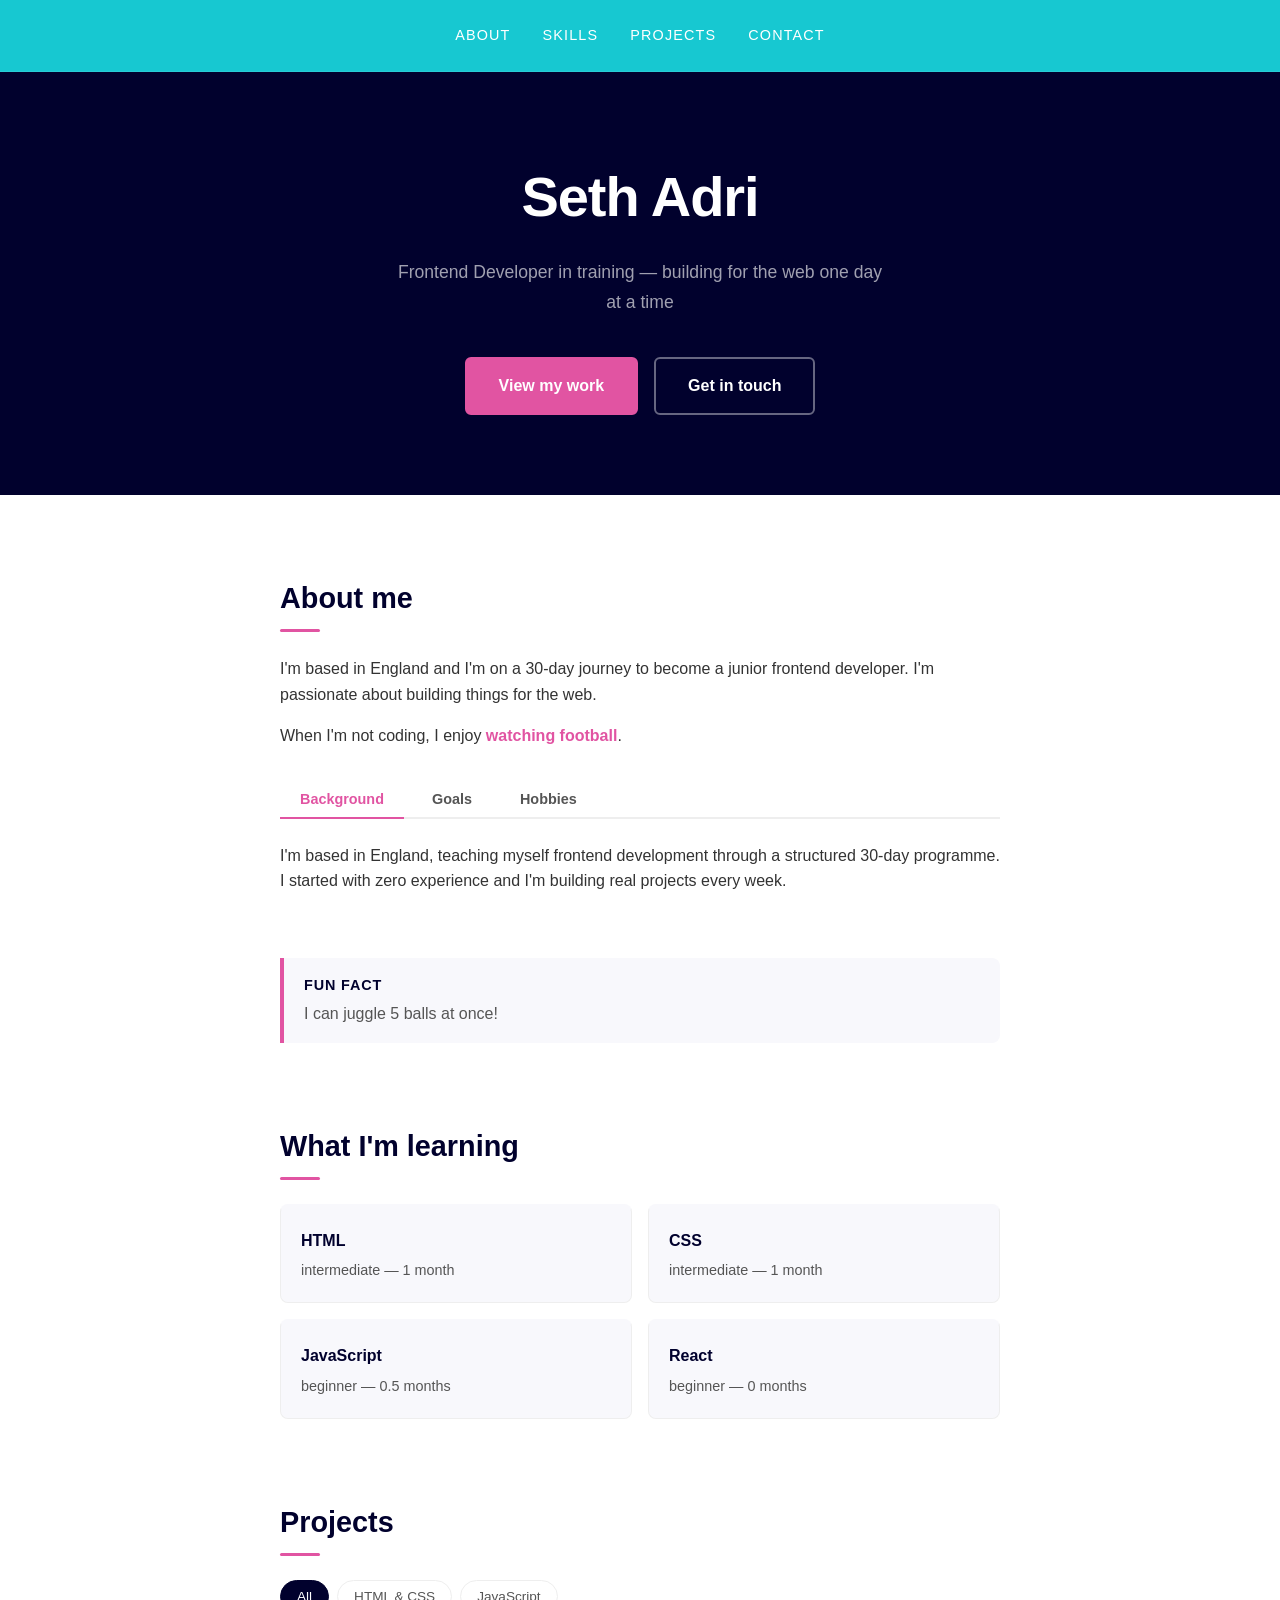
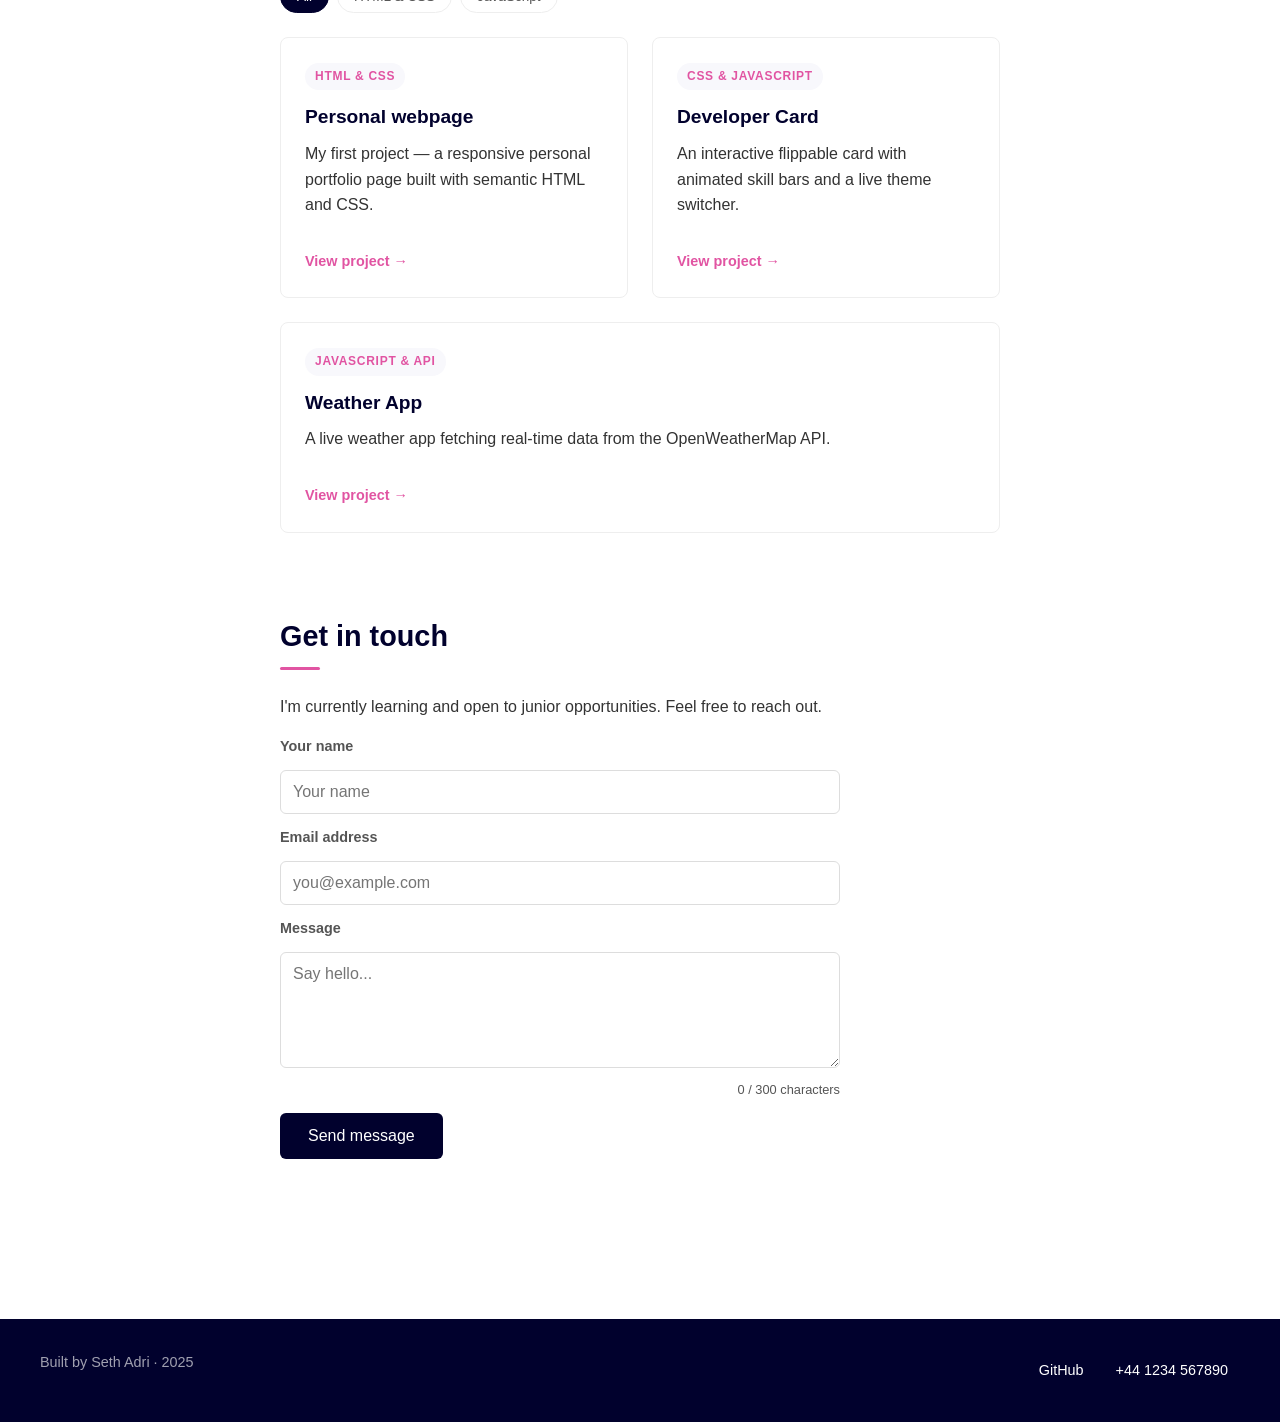
==== commit a1080ff8: "Day 16 — Weather App live, portfolio updated" ====
--- a/index.html
+++ b/index.html
@@ -103,6 +103,12 @@
                    <p>An interactive flippable card with animated skill bars and a live theme switcher.</p>
                    <a href="https://sethadri.github.io/developer-card" class="project-link" target="_blank">View project →</a>
                   </article>
+                  <article data-tech="JavaScript">
+                  <span class="project-tag">JavaScript & API</span>
+                  <h3>Weather App</h3>
+                  <p>A live weather app fetching real-time data from the OpenWeatherMap API.</p>
+                 <a href="https://sethadri.github.io/weather-app" class="project-link" target="_blank">View project →</a>
+               </article>
             </div>
         </section>
 
